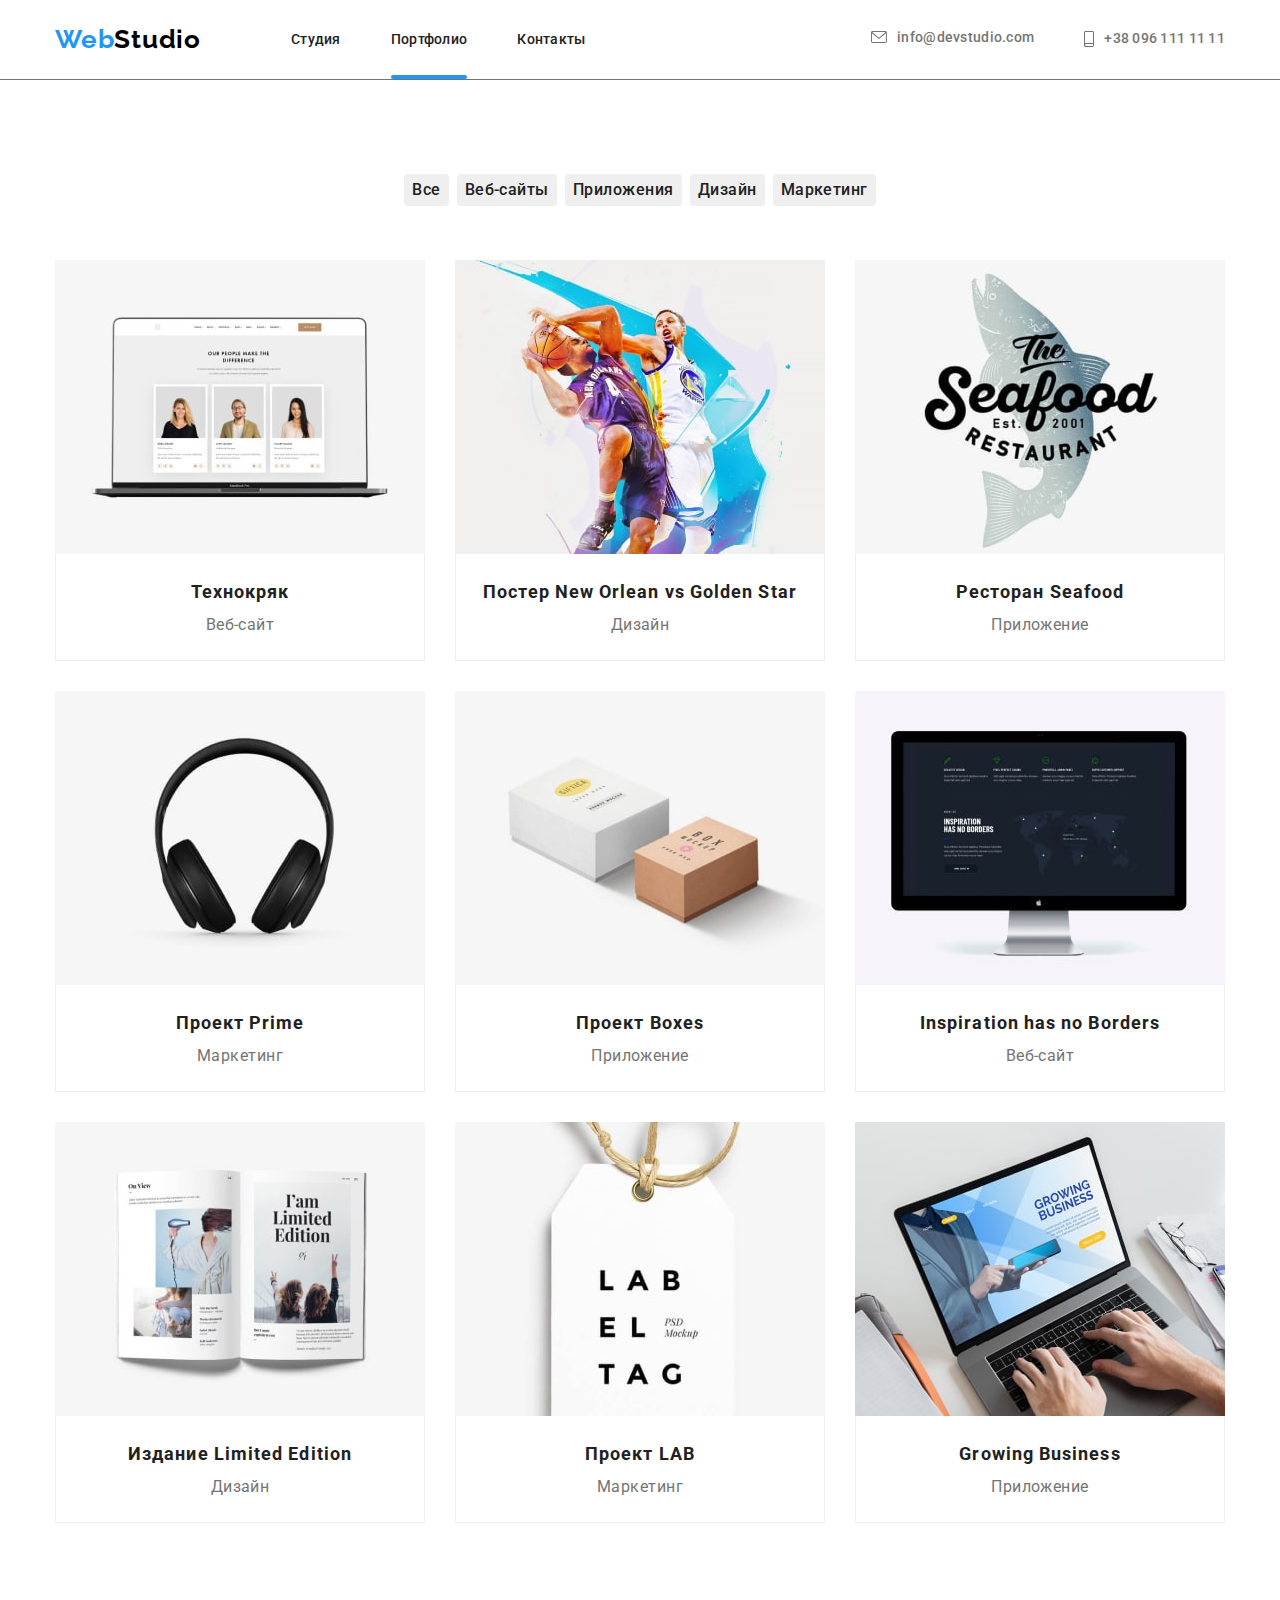
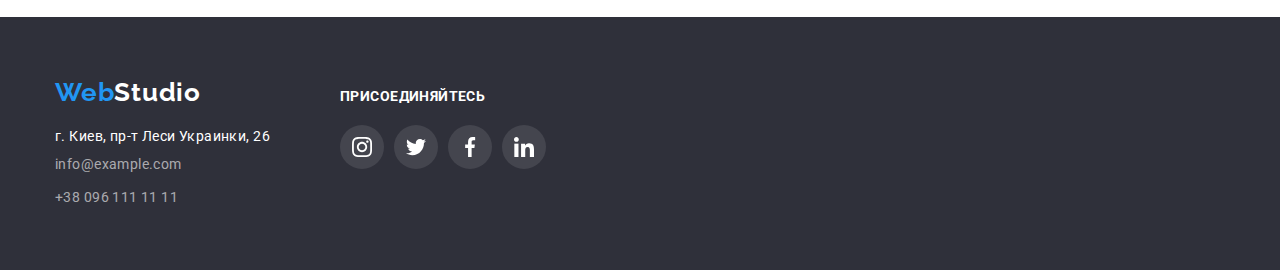
==== Портфолио.html @ ee398320 "hw5" ====
<!DOCTYPE html>
<html lang="ru">
  <head>
    <meta charset="UTF-8" />
    <meta http-equiv="X-UA-Compatible" content="IE=edge" />
    <meta name="viewport" content="width=device-width, initial-scale=1.0" />
    <title>Портфолио</title>
    <link rel="preconnect" href="https://fonts.googleapis.com" />
    <link rel="preconnect" href="https://fonts.gstatic.com" crossorigin />
    <link
      href="https://fonts.googleapis.com/css2?family=Raleway:wght@700&family=Roboto:wght@400;500;700;900&display=swap"
      rel="stylesheet"
    />
    <link
      href="https://fonts.googleapis.com/css2?family=Raleway:wght@700&family=Roboto:wght@400;500;700;900&display=swap"
      rel="stylesheet"
    />

    <link
      rel="stylesheet"
      href="https://cdnjs.cloudflare.com/ajax/libs/modern-normalize/1.0.0/modern-normalize.min.css"
    />
    <link rel="stylesheet" href="./css/style.css" />
  </head>
  <body>
    <header class="header">
      <div class="container header-container">
        <nav class="header-navigation">
          <a class="header-link-logo link" href="/">
            <span class="logo-header">Web</span>Studio
          </a>

          <ul class="header-list list">
            <li class="header-item">
              <a class="header-link link" href="./index.html">Студия</a>
            </li>
            <li class="header-item">
              <a class="header-link link" href="./Портфолио.html">
                <div class="anderline"></div>
                Портфолио</a
              >
            </li>
            <li class="header-item">
              <a class="header-link link" href="#">Контакты</a>
            </li>
          </ul>
        </nav>

        <ul class="header-contacts list">
          <li class="header-contacts-connect">
            <a
              class="header-contacts-mail link"
              href="mailto:info@devstudio.com"
            >
              <svg class="header-contacts-mail-icon">
                <use href="./images/icons.svg.svg#icon-header-envelope"></use>
              </svg>
              info@devstudio.com
            </a>
          </li>
          <li class="header-contacts-connect">
            <a class="header-contacts-tell link" href="tel:+380961111111">
              <svg class="header-contacts-tell-icon">
                <use href="./images/icons.svg.svg#icon-header-smartphone"></use>
              </svg>
              +38 096 111 11 11</a
            >
          </li>
        </ul>
      </div>
    </header>
    <main>
      <section class="portfolio main-section">
        <div class="container">
          <h1 class="visually-hidden">Скрытый заголовок</h1>
          <ul class="portfolio-filter list">
            <li class="portfolio-filter-item">
              <button class="portfolio-filter-item-button" type="button">
                Все
              </button>
            </li>
            <li class="portfolio-filter-item">
              <button class="portfolio-filter-item-button" type="button">
                Веб-сайты
              </button>
            </li>
            <li class="portfolio-filter-item">
              <button class="portfolio-filter-item-button" type="button">
                Приложения
              </button>
            </li>
            <li class="portfolio-filter-item">
              <button class="portfolio-filter-item-button" type="button">
                Дизайн
              </button>
            </li>
            <li class="portfolio-filter-item">
              <button class="portfolio-filter-item-button" type="button">
                Маркетинг
              </button>
            </li>
          </ul>

          <ul class="portfolio-list list link">
            <li class="portfolio-list-item">
              <a class="portfolio-link link" href="">
                <div class="portfolio-link-conteiner">
                  <img
                    src="./images-hw2/img-min.jpg "
                    alt="женщина, мужчина и женщина на экране ноутбука "
                    width="370"
                  />
                  <p class="portfolio-top-text">
                    Технокряк это современная площадка распространения
                    коронавируса. Компании используют эту платформу для
                    цифрового шпионажа и атак на защищённые сервера конкурентов.
                  </p>
                </div>
                <div class="portfolio-heading">
                  <h2 class="portfolio-head">Технокряк</h2>
                  <p class="portfolio-text">Веб-сайт</p>
                </div>
              </a>
            </li>
            <li class="portfolio-list-item">
              <a class="portfolio-link link" href=""
                ><img
                  src="./images-hw2/img-min1.jpg"
                  alt="два баскетболиста в пржыке боряться за мяч"
                  width="370"
                />
                <div class="portfolio-heading">
                  <h2 class="portfolio-head">
                    Постер New Orlean vs Golden Star
                  </h2>
                  <p class="portfolio-text">Дизайн</p>
                </div>
              </a>
            </li>
            <li class="portfolio-list-item">
              <a class="portfolio-link link" href=""
                ><img
                  src="./images-hw2/img-min2.jpg"
                  alt="Логотип ресторана Seafood на котором изображена рыба "
                  width="370"
                />
                <div class="portfolio-heading">
                  <h2 class="portfolio-head">Ресторан Seafood</h2>
                  <p class="portfolio-text">Приложение</p>
                </div>
              </a>
            </li>
            <li class="portfolio-list-item">
              <a class="portfolio-link link" href=""
                ><img
                  src="./images-hw2/img-min3.jpg"
                  alt="Черные наушники"
                  width="370"
                />
                <div class="portfolio-heading">
                  <h2 class="portfolio-head">Проект Prime</h2>
                  <p class="portfolio-text">Маркетинг</p>
                </div>
              </a>
            </li>

            <li class="portfolio-list-item">
              <a class="portfolio-link link" href=""
                ><img
                  src="./images-hw2/img-min4.jpg"
                  alt="Бежевая и белая коробки"
                  width="370"
                />
                <div class="portfolio-heading">
                  <h2 class="portfolio-head">Проект Boxes</h2>
                  <p class="portfolio-text">Приложение</p>
                </div>
              </a>
            </li>
            <li class="portfolio-list-item">
              <a class="portfolio-link link" href="">
                <img
                  src="./images-hw2/img-min5.jpg"
                  alt="Монитор компьютера Apple с изображением карты"
                  width="370"
                />
                <div class="portfolio-heading">
                  <h2 class="portfolio-head">Inspiration has no Borders</h2>
                  <p class="portfolio-text">Веб-сайт</p>
                </div>
              </a>
            </li>
            <li class="portfolio-list-item">
              <a class="portfolio-link link" href=""
                ><img
                  src="./images-hw2/img-min6.jpg"
                  alt="открытый журнал"
                  width="370"
                />
                <div class="portfolio-heading">
                  <h2 class="portfolio-head">Издание Limited Edition</h2>
                  <p class="portfolio-text">Дизайн</p>
                </div>
              </a>
            </li>
            <li class="portfolio-list-item">
              <a class="portfolio-link link" href=""
                ><img
                  src="./images-hw2/img-min7.jpg"
                  alt="бирка с надписью Label tag"
                  width="370"
                />
                <div class="portfolio-heading">
                  <h2 class="portfolio-head">Проект LAB</h2>
                  <p class="portfolio-text">Маркетинг</p>
                </div>
              </a>
            </li>
            <li class="portfolio-list-item">
              <a class="portfolio-link link" href="/"
                ><img
                  src="./images-hw2/img-min8.jpg"
                  alt="человек с планшетом в руках на экране ноутбука"
                  width="370"
                />
                <div class="portfolio-heading">
                  <h2 class="portfolio-head">Growing Business</h2>
                  <p class="portfolio-text">Приложение</p>
                </div>
              </a>
            </li>
          </ul>
        </div>
      </section>
    </main>
    <footer class="footer">
      <div class="footer-container container">
        <div class="footer-container-studio">
          <a class="footer-link link" href="/">
            <span class="logo-footer">Web</span>Studio</a
          >

          <address class="footer-address">
            г. Киев, пр-т Леси Украинки, 26
          </address>
          <ul class="footer-list list">
            <li class="footer-contacts">
              <a class="footer-contacts-mail link" href="info@example.com"
                >info@example.com</a
              >
            </li>
            <li class="footer-contacts">
              <a class="footer-contacts-tell link" href="tell:+380961111111"
                >+38 096 111 11 11</a
              >
            </li>
          </ul>
        </div>
        <div class="footer-join">
          <h2 class="fotter-join-title">присоединяйтесь</h2>
          <ul class="footer-join-list list">
            <li class="footer-join-items">
              <a href="" class="footer-join-link link">
                <svg class="join-icon">
                  <use href="./images/icons.svg.svg#icon-instagram"></use>
                </svg>
              </a>
            </li>
            <li class="footer-join-items">
              <a href="" class="footer-join-link link">
                <svg class="join-icon">
                  <use href="./images/icons.svg.svg#icon-twitter"></use>
                </svg>
              </a>
            </li>
            <li class="footer-join-items">
              <a href="" class="footer-join-link link">
                <svg class="join-icon">
                  <use href="./images/icons.svg.svg#icon-facebook"></use>
                </svg>
              </a>
            </li>
            <li class="footer-join-items">
              <a href="" class="footer-join-link link">
                <svg class="join-icon">
                  <use href="./images/icons.svg.svg#icon-linkedin"></use>
                </svg>
              </a>
            </li>
          </ul>
        </div>
      </div>
    </footer>
  </body>
</html>
---- css/style.css ----
/* основной цвет текста #212121*/
/* вторичный цвет текста  #757575 */
/* цвет лого #FFFFFF  #2196F3 */
/* цвет ховера #2196F3 */
:root {
  --primary-text-color: #212121;
  --title-text-color: #757575;
  --accent-color: #2196f3;
  --main-cubic: cubic-bezier(0.4, 0, 0.2, 1);
  --transition-duration: 250ms;
}
body {
  background-color: #ffffff;
  color: var(--title-text-color);
  font-family: Roboto;
}
.visually-hidden {
  position: absolute;
  white-space: nowrap;
  width: 1px;
  height: 1px;
  overflow: hidden;
  border: 0;
  padding: 0;
  clip: rect(0 0 0 0);
  clip-path: inset(50%);
  margin: -1px;
}
.link {
  text-decoration: none;
}
.list {
  list-style: none;
}
p,
h1,
h2,
h3,
h4,
h5,
h6 {
  margin: 0;
}
ul {
  margin: 0;
  padding: 0;
}
img {
  display: block;
}
.container {
  width: 1200px;
  padding-left: 15px;
  padding-right: 15px;
  margin: 0 auto;
}
.main-section {
  padding-top: 94px;
  padding-bottom: 94px;
}
/* -----------------------------------------Header----------------------------------------- */

.header-list {
  display: flex;
}
.header-navigation {
  display: flex;
  align-items: center;
}
.header-container {
  display: flex;
  align-items: center;
}
.header-contacts {
  display: flex;
}
.header-contacts {
  margin-left: auto;
}
.header-link-logo {
  margin-right: 90px;
}
.header {
  padding-top: 24px;
  padding-bottom: 24px;
  border-bottom: 1px solid;
}

.header-link-logo {
  font-family: Raleway;
  font-style: normal;
  font-weight: 700;
  font-size: 26px;
  line-height: 1.19;
  letter-spacing: 0.03em;
  color: #000000;
}
.logo-header {
  font-family: Raleway;
  font-style: normal;
  font-weight: 700;
  font-size: 26px;
  line-height: 1.19;
  letter-spacing: 0.03em;
  color: var(--accent-color);
}
.header-link {
  font-weight: 500;
  font-size: 14px;
  line-height: 1.14;
  letter-spacing: 0.02em;
  color: var(--primary-text-color);
  position: relative;
  padding-bottom: 32px;
  transition: color var(--transition-duration) var(--main-cubic);
}
.header-item:not(:last-child) {
  margin-right: 50px;
}
.anderline {
  height: 4px;
  width: 100%;
  background-color: var(--accent-color);
  border-radius: 2px;
  position: absolute;
  bottom: 0px;
  left: 0px;
}
.header-link:hover,
.header-link:focus {
  font-weight: 500;
  font-size: 14px;
  line-height: 1.14px;
  letter-spacing: 0.02em;
  color: var(--accent-color);
}

.header-contacts-mail {
  font-weight: 500;
  font-size: 14px;
  line-height: 1.14px;
  letter-spacing: 0.02em;
  color: var(--title-text-color);
  transition: color var(--transition-duration) var(--main-cubic);
}
.header-contacts-connect:not(:last-child) {
  margin-right: 50px;
}

.header-contacts-mail-icon {
  width: 16px;
  height: 12px;
  fill: currentColor;
  margin-right: 10px;
}
.header-contacts-mail:hover,
.header-contacts-mail:focus {
  color: var(--accent-color);
}
.header-contacts-mail,
.header-contacts-tell {
  display: flex;
  align-items: center;
}

.header-contacts-tell {
  font-weight: 500;
  font-size: 14px;
  line-height: 1.14;
  letter-spacing: 0.02em;
  color: var(--title-text-color);
  transition: color var(--transition-duration) var(--main-cubic);
}
.header-contacts-tell-icon {
  width: 10px;
  height: 16px;
  fill: currentColor;
  margin-right: 10px;
}
.header-contacts-tell:hover,
.header-contacts-tell:focus {
  color: var(--accent-color);
}
/* --------------------------------------------Hero-------------------- */
.hero {
  background-color: #c4c4c4;
  max-width: 1600px;
  padding-top: 200px;
  padding-bottom: 200px;
  text-align: center;
}
.hero {
  background-image: linear-gradient(
      rgba(47, 48, 58, 0.4),
      rgba(47, 48, 58, 0.4)
    ),
    url("../images/hero-img.jpg");
  max-width: 1600px;
  background-repeat: no-repeat;
  background-size: cover;
}
.hero-title {
  width: 695px;
  margin: 0 auto;

  margin-bottom: 30px;
}
.hero-title {
  font-weight: 900;
  font-size: 44px;
  line-height: 1.36;
  text-align: center;
  letter-spacing: 0.06em;
  text-transform: uppercase;
  color: #ffffff;
}
.hero-button {
  font-style: normal;
  font-weight: 700;
  font-size: 16px;
  line-height: 1.87;
  background-color: var(--accent-color);
  color: #ffffff;
  border-radius: 4px;
  padding: 10px 32px;
  transition: color var(--transition-duration) var(--main-cubic);
}

.hero-button:hover {
  color: var(--primary-text-color);
}
/* --------------------------------------------Assents-------------------- */
.assets-list {
  display: flex;
}
.assets-items:not(:last-child) {
  margin-right: 30px;
}
.assets-items {
  width: 270px;
}

.assets-head {
  margin-bottom: 10px;
}
.assets-logo-conteiner {
  width: 270px;
  height: 120px;
  background-color: #f5f4fa;
  border-radius: 4px;
  margin-bottom: 30px;
}
.assets-logo-conteiner {
  display: flex;
  align-items: center;
  justify-content: center;
}
.assets-logo {
  display: flex;
}

.assets-logo-size {
  width: 70px;
  height: 70px;
}

.assets-head {
  font-weight: 700;
  font-size: 14px;
  line-height: 1.14;
  letter-spacing: 0.03em;
  text-transform: uppercase;
  color: var(--primary-text-color);
}
.assets-text {
  font-weight: 40;
  font-size: 14px;
  line-height: 1.71;
  letter-spacing: 0.03em;
  color: var(--title-text-color);
}
/* --------------------------------------------Doing-------------------- */
.doing-items {
  position: relative;
}
.doing-text {
  position: absolute;
  bottom: 0;
  left: 0;
  height: 70px;
  width: 370px;
  text-align: center;
  font-weight: 400px;
  font-size: 14px;
  line-height: 1.1;
  letter-spacing: 0.03em;
  text-transform: uppercase;
  color: #ffffff;
  background-color: rgba(47, 48, 58, 0.8);
  padding-top: 27px;
}
.doing {
  padding-bottom: 94px;
}
.doing-head {
  text-align: center;
  margin-bottom: 42px;
}
.doing-list {
  display: flex;
  flex-wrap: wrap;
}
.doing-items {
  flex-basis: calc(100% / 3 - 30px);
}
.doing-items:not(:last-child) {
  margin-right: 30px;
}
.doing-head {
  font-weight: 700;
  font-size: 36px;
  line-height: 1.16;
  letter-spacing: 0.03em;
  color: var(--primary-text-color);
}
/* --------------------------------------------Our team-------------------- */
.team-main-head {
  text-align: center;
  margin-bottom: 50px;
}
.team-second-head {
  margin-bottom: 10px;
}
.team-list {
  display: flex;
  flex-wrap: wrap;
}
.team-heading {
  text-align: center;
  padding-top: 30px;
  padding-bottom: 30px;
}
.team-items {
  flex-basis: calc(100% / 4 - 30px);
  background: #ffffff;
  box-shadow: 0px 1px 3px rgba(0, 0, 0, 0.12), 0px 1px 1px rgba(0, 0, 0, 0.14),
    0px 2px 1px rgba(0, 0, 0, 0.2);
  border-radius: 0px 0px 4px 4px;
}
.team-items:not(:last-child) {
  margin-right: 30px;
}
.team-social-networks {
  display: flex;
  justify-content: center;
  align-items: center;
  margin-top: 16px;
}
.social-networks {
  width: 44px;
  height: 44px;
  background-color: transparent;
  border-radius: 50%;
  color: #afb1b8;
  display: flex;
  justify-content: center;
  align-items: center;
  transition: color var(--transition-duration) var(--main-cubic),
    background-color var(--transition-duration) var(--main-cubic);
}
.social-networks-size {
  width: 20px;
  height: 20px;
  fill: currentColor;
}

.social-networks:hover {
  background-color: var(--accent-color);
  color: #ffffff;
}
.social-networks:focus {
  background-color: var(--accent-color);
  color: #ffffff;
}
.social-networks-items:not(:last-child) {
  margin-right: 10px;
}

.team-main-head {
  font-weight: 700;
  font-size: 36px;
  line-height: 1.16;
  letter-spacing: 0.03em;
  color: var(--primary-text-color);
}
.team-second-head {
  font-weight: 500;
  font-size: 16px;
  line-height: 1.18;
  letter-spacing: 0.03em;
  color: var(--primary-text-color);
}
.team-text {
  font-size: 16px;
  line-height: 1.18;
  letter-spacing: 0.03em;
  color: var(--title-text-color);
}
/* --------------------------------------------Clients-------------------- */
.clients-list {
  display: flex;
}
.clients-link {
  display: flex;
  align-items: center;
  justify-content: space-around;
  color: #afb1b8;
  width: 172px;
  height: 92px;
  border: 1px #afb1b8 solid;
  transition: color var(--transition-duration) var(--main-cubic),
    background-color var(--transition-duration) var(--main-cubic);

  border-radius: 4px;
}
.clients-link:hover {
  border: 1px var(--accent-color) solid;
  color: var(--accent-color);
}
.clients-link:focus {
  border: 1px var(--accent-color) solid;
  color: var(--accent-color);
}
.cients-items:not(:last-child) {
  margin-right: 30px;
}
.clients-icon {
  width: 106px;
  height: 60px;
  fill: currentColor;
}

.clients-title {
  font-weight: 700;
  font-size: 36px;
  line-height: 1.13;
  text-align: center;
  letter-spacing: 0.03em;
  color: var(--primary-text-color);
  margin-bottom: 50px;
}
/* --------------------------------------------Footer-------------------- */
.footer-container {
  display: flex;
  align-items: baseline;
}
.footer-join {
  margin-left: 70px;
}
.fotter-join-title {
  font-weight: 700;
  font-size: 14px;
  line-height: 1.14;
  letter-spacing: 0.03em;
  text-transform: uppercase;
  color: #ffffff;
}
.footer-join-list {
  display: flex;
  justify-content: center;
  align-items: center;
  margin-top: 20px;
}
.footer-join-link {
  width: 44px;
  height: 44px;
  color: #ffffff;
  background: rgba(255, 255, 255, 0.1);
  border-radius: 50%;
}
.footer-join-link {
  display: flex;
  justify-content: center;
  align-items: center;
  transition: background-color var(--transition-duration) var(--main-cubic);
}
.footer-join-items:not(:last-child) {
  margin-right: 10px;
}
.join-icon {
  width: 20px;
  height: 20px;
  fill: currentColor;
}
.footer-join-link:focus,
.footer-join-link:hover {
  background-color: var(--accent-color);
}
.footer {
  background-color: #2f303a;
  padding-bottom: 60px;
  padding-top: 60px;
}
.footer-link {
  display: block;
  margin-bottom: 20px;
}

.footer-address {
  margin-bottom: 9px;
}
.footer-contacts:not(:last-child) {
  margin-bottom: 9px;
}
.footer-link {
  font-family: Raleway;
  font-style: normal;
  font-weight: 700;
  font-size: 26px;
  line-height: 1.19;
  letter-spacing: 0.03em;
  color: #ffffff;
}
.logo-footer {
  font-family: Raleway;
  font-style: normal;
  font-weight: 700;
  font-size: 26px;
  line-height: 1.19;
  letter-spacing: 0.03em;
  color: var(--accent-color);
}
.footer-address {
  font-size: 14px;
  line-height: 1.17;
  letter-spacing: 0.03em;
  color: #ffffff;
  font-style: normal;
}
.footer-contacts-mail {
  font-size: 14px;
  line-height: 1.71;
  letter-spacing: 0.03em;
  color: rgba(255, 255, 255, 0.6);
  transition: color var(--transition-duration) var(--main-cubic);
}
.footer-contacts-tell {
  font-size: 14px;
  line-height: 1.71;
  letter-spacing: 0.03em;
  color: rgba(255, 255, 255, 0.6);
  transition: color var(--transition-duration) var(--main-cubic);
}
.footer-contacts-mail:hover,
.footer-contacts-mail :focus {
  color: var(--accent-color);
}
.footer-contacts-tell:hover,
.footer-contacts-tell :focus {
  color: var(--accent-color);
}
/* --------------------------------------------Portfolio-------------------- */

.portfolio-filter {
  display: flex;
  margin-bottom: 54px;
  justify-content: center;
}
.portfolio-filter-item:not(:last-child) {
  margin-right: 8px;
}
.portfolio-filter-item-button {
  border-radius: 4px;
  border-color: transparent;
  transition: color var(--transition-duration) var(--main-cubic),
    background-color var(--transition-duration) var(--main-cubic);
}
.portfolio-filter-item-button {
  font-style: normal;
  font-weight: 500;
  font-size: 16px;
  line-height: 1.62;
  letter-spacing: 0.03em;
  color: var(--primary-text-color);
}
.portfolio-filter-item-button:hover,
.portfolio-filter-item-button:focus {
  color: #ffffff;
  background-color: var(--accent-color);
  box-shadow: 0px 3px 1px rgba(0, 0, 0, 0.1), 0px 1px 2px rgba(0, 0, 0, 0.08),
    0px 2px 2px rgba(0, 0, 0, 0.12);
}

.portfolio-heading {
  background: #ffffff;
  border: 1px solid #eeeeee;

  border-top: none;
}
.portfolio-heading {
  text-align: center;
  padding-top: 20px;
  padding-bottom: 20px;
  padding-left: 24px;
  padding-right: 24px;
}

.portfolio-list {
  display: flex;
  flex-wrap: wrap;
  margin-top: -30px;
  margin-left: -30px;
}

.portfolio-list-item {
  flex-basis: calc(100% / 3 - 30px);
  margin-top: 30px;
  margin-left: 30px;
}
.portfolio-list-item:nth-child(n + 7) {
  margin-bottom: 0;
}
.portfolio-head {
  font-weight: 700;
  font-size: 18px;
  line-height: 2;
  letter-spacing: 0.06em;
  color: var(--primary-text-color);
}
.portfolio-text {
  font-weight: 400;
  font-size: 16px;
  line-height: 1.87;
  letter-spacing: 0.03em;
  color: var(--title-text-color);
}
.portfolio-link:hover,
.portfolio-link:focus {
  color: var(--accent-color);
  background-color: var(--accent-color);
}
.portfolio-link-conteiner {
  position: relative;
  overflow: hidden;
}
.portfolio-top-text {
  width: 370px;
  height: 100%;
  background-color: rgba(33, 150, 243, 0.9);
  font-weight: 400px;
  font-size: 18px;
  line-height: 1.55;
  letter-spacing: 0.03em;
  color: #ffffff;
  padding: 63px 24px;
  position: absolute;
  top: 0;
  left: 0;
  transform: translateY(100%);
  transition: transform var(--transition-duration) var(--main-cubic);
}

.portfolio-list-item:hover .portfolio-top-text {
  transform: translateY(0);
}
/* --------------------------------------------------BACKDROP----------------------------------------------------------------- */

.backdrop {
  width: 100vw;
  height: 100vh;
  position: fixed;
  background: rgba(0, 0, 0, 0.2);
  top: 0;
  transition: visibility var(--transition-duration) var(--main-cubic),
    opacity var(--transition-duration) var(--main-cubic);
}

.backdrop.is-hidden .modal {
  transform: scale(2) rotate(90deg) translateX(1000px) translateY(1500px);
  transition: transform 1000ms;
}
.modal {
  width: 530px;
  min-height: 580px;
  background-color: #ffffff;
  border-radius: 4px;
  position: absolute;
  top: 50%;
  left: 50%;
  transform: scale(1) rotate(0);
  transition: transform 1000ms;
  transform: translate(-50%, -50%);
}
.modal-close {
  width: 30px;
  height: 30px;
  background-color: transparent;
  border-radius: 50%;
  border: 1px solid rgba(0, 0, 0, 0.1);
  position: absolute;
  top: 8px;
  right: 8px;
  display: flex;
  justify-content: center;
  align-items: center;
}
.is-hidden {
  visibility: hidden;
  opacity: 0;
  pointer-events: none;
}
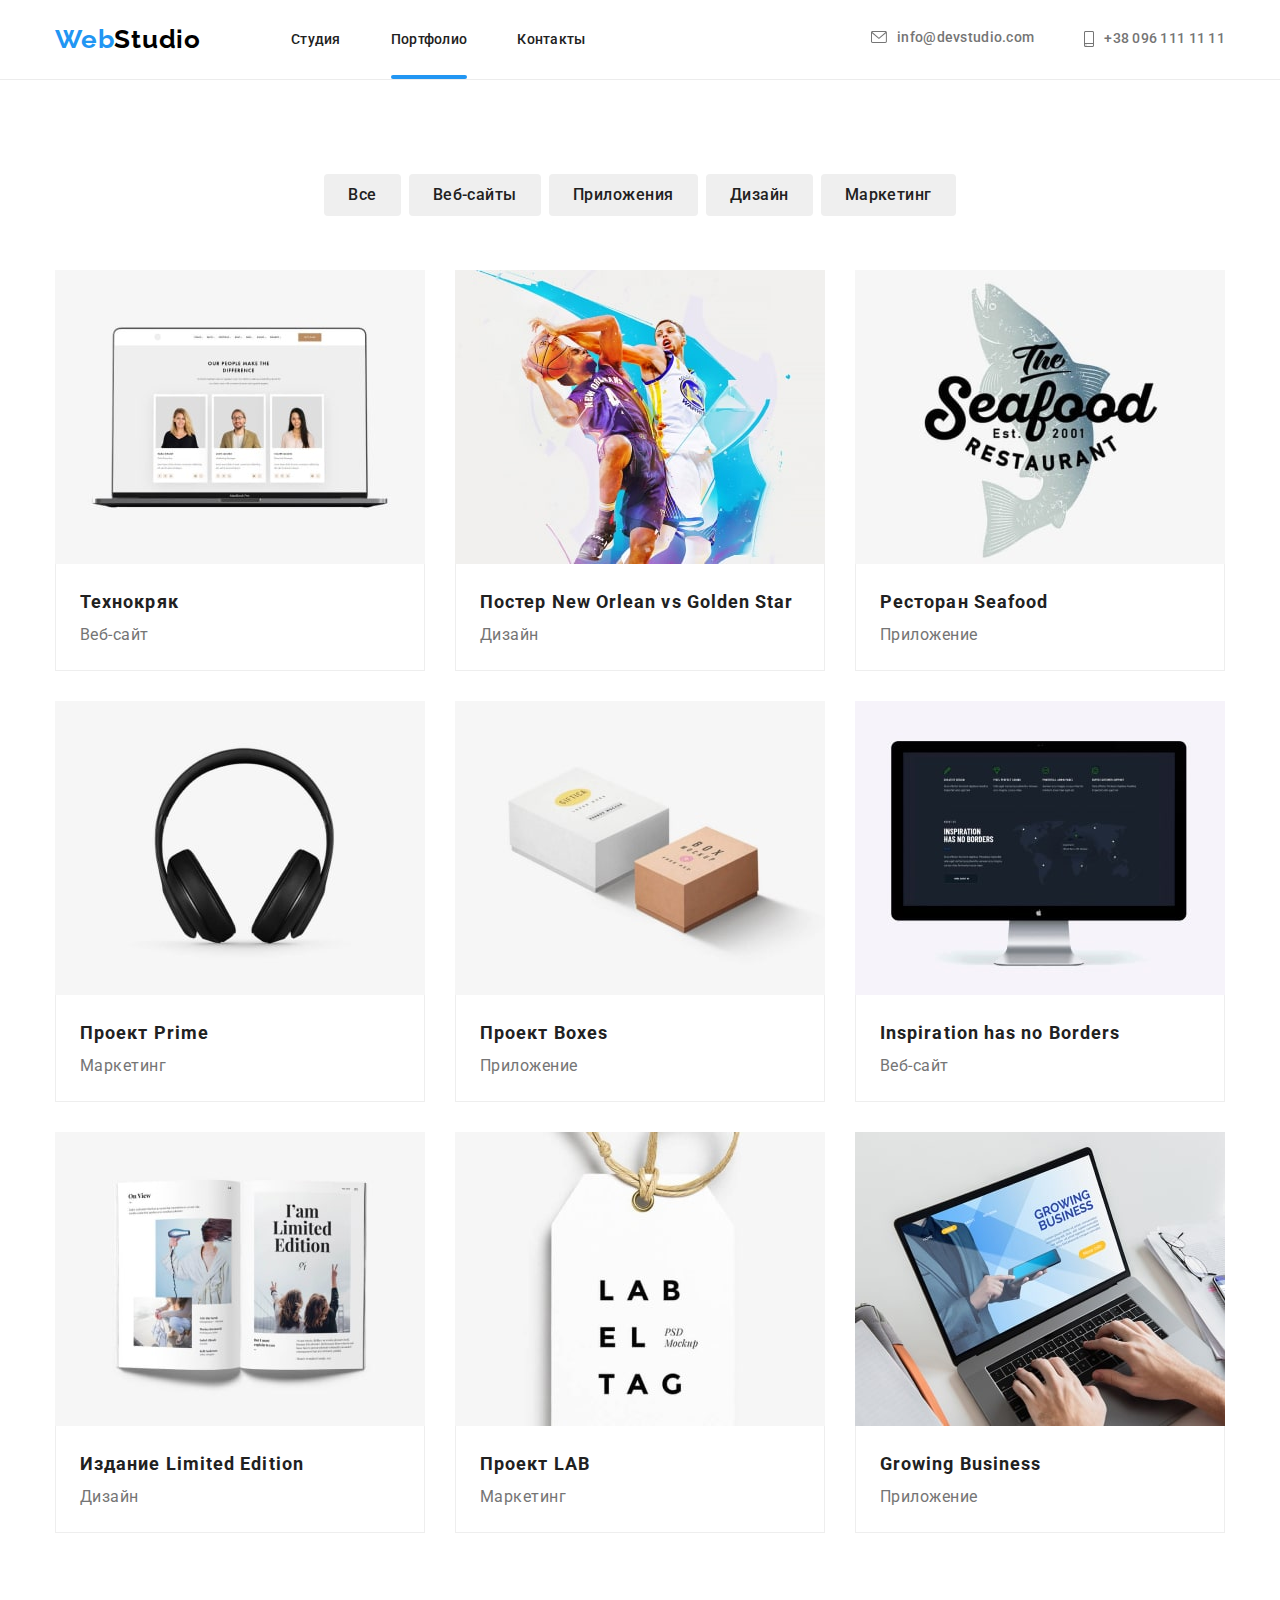
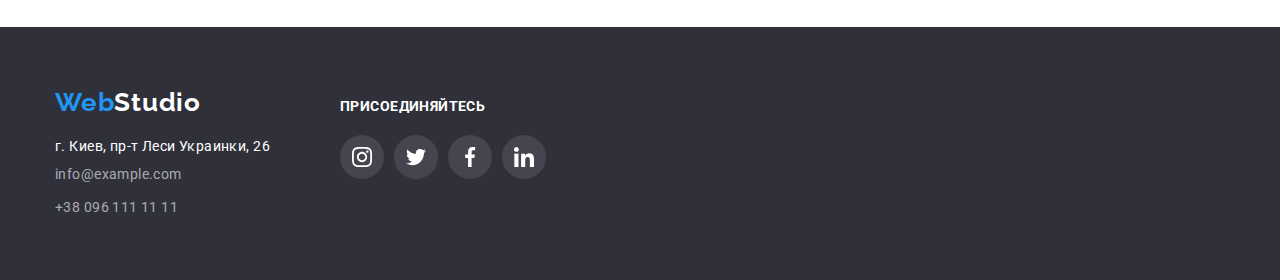
==== commit 909ff3f9: "hw5" ====
--- a/Портфолио.html
+++ b/Портфолио.html
@@ -35,8 +35,7 @@
               <a class="header-link link" href="./index.html">Студия</a>
             </li>
             <li class="header-item">
-              <a class="header-link link" href="./Портфолио.html">
-                <div class="anderline"></div>
+              <a class="header-link anderline link" href="./Портфолио.html">
                 Портфолио</a
               >
             </li>
@@ -124,11 +123,18 @@
             </li>
             <li class="portfolio-list-item">
               <a class="portfolio-link link" href=""
-                ><img
-                  src="./images-hw2/img-min1.jpg"
-                  alt="два баскетболиста в пржыке боряться за мяч"
-                  width="370"
-                />
+                ><div class="portfolio-link-conteiner">
+                  <img
+                    src="./images-hw2/img-min1.jpg"
+                    alt="два баскетболиста в пржыке боряться за мяч"
+                    width="370"
+                  />
+                  <p class="portfolio-top-text">
+                    Технокряк это современная площадка распространения
+                    коронавируса. Компании используют эту платформу для
+                    цифрового шпионажа и атак на защищённые сервера конкурентов.
+                  </p>
+                </div>
                 <div class="portfolio-heading">
                   <h2 class="portfolio-head">
                     Постер New Orlean vs Golden Star
@@ -138,12 +144,19 @@
               </a>
             </li>
             <li class="portfolio-list-item">
-              <a class="portfolio-link link" href=""
-                ><img
-                  src="./images-hw2/img-min2.jpg"
-                  alt="Логотип ресторана Seafood на котором изображена рыба "
-                  width="370"
-                />
+              <a class="portfolio-link link" href="">
+                <div class="portfolio-link-conteiner">
+                  <img
+                    src="./images-hw2/img-min2.jpg"
+                    alt="Логотип ресторана Seafood на котором изображена рыба "
+                    width="370"
+                  />
+                  <p class="portfolio-top-text">
+                    Технокряк это современная площадка распространения
+                    коронавируса. Компании используют эту платформу для
+                    цифрового шпионажа и атак на защищённые сервера конкурентов.
+                  </p>
+                </div>
                 <div class="portfolio-heading">
                   <h2 class="portfolio-head">Ресторан Seafood</h2>
                   <p class="portfolio-text">Приложение</p>
@@ -151,12 +164,19 @@
               </a>
             </li>
             <li class="portfolio-list-item">
-              <a class="portfolio-link link" href=""
-                ><img
-                  src="./images-hw2/img-min3.jpg"
-                  alt="Черные наушники"
-                  width="370"
-                />
+              <a class="portfolio-link link" href="">
+                <div class="portfolio-link-conteiner">
+                  <img
+                    src="./images-hw2/img-min3.jpg"
+                    alt="Черные наушники"
+                    width="370"
+                  />
+                  <p class="portfolio-top-text">
+                    Технокряк это современная площадка распространения
+                    коронавируса. Компании используют эту платформу для
+                    цифрового шпионажа и атак на защищённые сервера конкурентов.
+                  </p>
+                </div>
                 <div class="portfolio-heading">
                   <h2 class="portfolio-head">Проект Prime</h2>
                   <p class="portfolio-text">Маркетинг</p>
@@ -165,12 +185,19 @@
             </li>
 
             <li class="portfolio-list-item">
-              <a class="portfolio-link link" href=""
-                ><img
-                  src="./images-hw2/img-min4.jpg"
-                  alt="Бежевая и белая коробки"
-                  width="370"
-                />
+              <a class="portfolio-link link" href="">
+                <div class="portfolio-link-conteiner">
+                  <img
+                    src="./images-hw2/img-min4.jpg"
+                    alt="Бежевая и белая коробки"
+                    width="370"
+                  />
+                  <p class="portfolio-top-text">
+                    Технокряк это современная площадка распространения
+                    коронавируса. Компании используют эту платформу для
+                    цифрового шпионажа и атак на защищённые сервера конкурентов.
+                  </p>
+                </div>
                 <div class="portfolio-heading">
                   <h2 class="portfolio-head">Проект Boxes</h2>
                   <p class="portfolio-text">Приложение</p>
@@ -179,11 +206,18 @@
             </li>
             <li class="portfolio-list-item">
               <a class="portfolio-link link" href="">
-                <img
-                  src="./images-hw2/img-min5.jpg"
-                  alt="Монитор компьютера Apple с изображением карты"
-                  width="370"
-                />
+                <div class="portfolio-link-conteiner">
+                  <img
+                    src="./images-hw2/img-min5.jpg"
+                    alt="Монитор компьютера Apple с изображением карты"
+                    width="370"
+                  />
+                  <p class="portfolio-top-text">
+                    Технокряк это современная площадка распространения
+                    коронавируса. Компании используют эту платформу для
+                    цифрового шпионажа и атак на защищённые сервера конкурентов.
+                  </p>
+                </div>
                 <div class="portfolio-heading">
                   <h2 class="portfolio-head">Inspiration has no Borders</h2>
                   <p class="portfolio-text">Веб-сайт</p>
@@ -192,11 +226,18 @@
             </li>
             <li class="portfolio-list-item">
               <a class="portfolio-link link" href=""
-                ><img
-                  src="./images-hw2/img-min6.jpg"
-                  alt="открытый журнал"
-                  width="370"
-                />
+                ><div class="portfolio-link-conteiner">
+                  <img
+                    src="./images-hw2/img-min6.jpg"
+                    alt="открытый журнал"
+                    width="370"
+                  />
+                  <p class="portfolio-top-text">
+                    Технокряк это современная площадка распространения
+                    коронавируса. Компании используют эту платформу для
+                    цифрового шпионажа и атак на защищённые сервера конкурентов.
+                  </p>
+                </div>
                 <div class="portfolio-heading">
                   <h2 class="portfolio-head">Издание Limited Edition</h2>
                   <p class="portfolio-text">Дизайн</p>
@@ -204,12 +245,19 @@
               </a>
             </li>
             <li class="portfolio-list-item">
-              <a class="portfolio-link link" href=""
-                ><img
-                  src="./images-hw2/img-min7.jpg"
-                  alt="бирка с надписью Label tag"
-                  width="370"
-                />
+              <a class="portfolio-link link" href="">
+                <div class="portfolio-link-conteiner">
+                  <img
+                    src="./images-hw2/img-min7.jpg"
+                    alt="бирка с надписью Label tag"
+                    width="370"
+                  />
+                  <p class="portfolio-top-text">
+                    Технокряк это современная площадка распространения
+                    коронавируса. Компании используют эту платформу для
+                    цифрового шпионажа и атак на защищённые сервера конкурентов.
+                  </p>
+                </div>
                 <div class="portfolio-heading">
                   <h2 class="portfolio-head">Проект LAB</h2>
                   <p class="portfolio-text">Маркетинг</p>
@@ -217,12 +265,19 @@
               </a>
             </li>
             <li class="portfolio-list-item">
-              <a class="portfolio-link link" href="/"
-                ><img
-                  src="./images-hw2/img-min8.jpg"
-                  alt="человек с планшетом в руках на экране ноутбука"
-                  width="370"
-                />
+              <a class="portfolio-link link" href="/">
+                <div class="portfolio-link-conteiner">
+                  <img
+                    src="./images-hw2/img-min8.jpg"
+                    alt="человек с планшетом в руках на экране ноутбука"
+                    width="370"
+                  />
+                  <p class="portfolio-top-text">
+                    Технокряк это современная площадка распространения
+                    коронавируса. Компании используют эту платформу для
+                    цифрового шпионажа и атак на защищённые сервера конкурентов.
+                  </p>
+                </div>
                 <div class="portfolio-heading">
                   <h2 class="portfolio-head">Growing Business</h2>
                   <p class="portfolio-text">Приложение</p>
--- a/css/style.css
+++ b/css/style.css
@@ -83,7 +83,7 @@
 .header {
   padding-top: 24px;
   padding-bottom: 24px;
-  border-bottom: 1px solid;
+  border-bottom: 1px solid #ececec;
 }
 
 .header-link-logo {
@@ -111,13 +111,13 @@
   letter-spacing: 0.02em;
   color: var(--primary-text-color);
   position: relative;
-  padding-bottom: 32px;
   transition: color var(--transition-duration) var(--main-cubic);
 }
 .header-item:not(:last-child) {
   margin-right: 50px;
 }
-.anderline {
+.header-link.anderline::after {
+  content: "";
   height: 4px;
   width: 100%;
   background-color: var(--accent-color);
@@ -125,6 +125,7 @@
   position: absolute;
   bottom: 0px;
   left: 0px;
+  bottom: -32px;
 }
 .header-link:hover,
 .header-link:focus {
@@ -572,8 +573,10 @@
 .portfolio-filter-item-button {
   border-radius: 4px;
   border-color: transparent;
+  padding: 6px 22px;
   transition: color var(--transition-duration) var(--main-cubic),
-    background-color var(--transition-duration) var(--main-cubic);
+    background-color var(--transition-duration) var(--main-cubic),
+    box-shadow var(--transition-duration) var(--main-cubic);
 }
 .portfolio-filter-item-button {
   font-style: normal;
@@ -598,7 +601,6 @@
   border-top: none;
 }
 .portfolio-heading {
-  text-align: center;
   padding-top: 20px;
   padding-bottom: 20px;
   padding-left: 24px;
@@ -634,11 +636,7 @@
   letter-spacing: 0.03em;
   color: var(--title-text-color);
 }
-.portfolio-link:hover,
-.portfolio-link:focus {
-  color: var(--accent-color);
-  background-color: var(--accent-color);
-}
+
 .portfolio-link-conteiner {
   position: relative;
   overflow: hidden;
@@ -660,8 +658,23 @@
   transition: transform var(--transition-duration) var(--main-cubic);
 }
 
-.portfolio-list-item:hover .portfolio-top-text {
+.portfolio-link:hover .portfolio-top-text {
   transform: translateY(0);
+}
+.portfolio-link:focus .portfolio-top-text {
+  transform: translateY(0);
+}
+.portfolio-link {
+  display: block;
+  transition: box-shadow var(--transition-duration) var(--main-cubic);
+}
+.portfolio-link:hover {
+  box-shadow: 0px 1px 1px rgba(0, 0, 0, 0.12), 0px 4px 4px rgba(0, 0, 0, 0.06),
+    1px 4px 6px rgba(0, 0, 0, 0.16);
+}
+.portfolio-link:focus {
+  box-shadow: 0px 1px 1px rgba(0, 0, 0, 0.12), 0px 4px 4px rgba(0, 0, 0, 0.06),
+    1px 4px 6px rgba(0, 0, 0, 0.16);
 }
 /* --------------------------------------------------BACKDROP----------------------------------------------------------------- */
 
